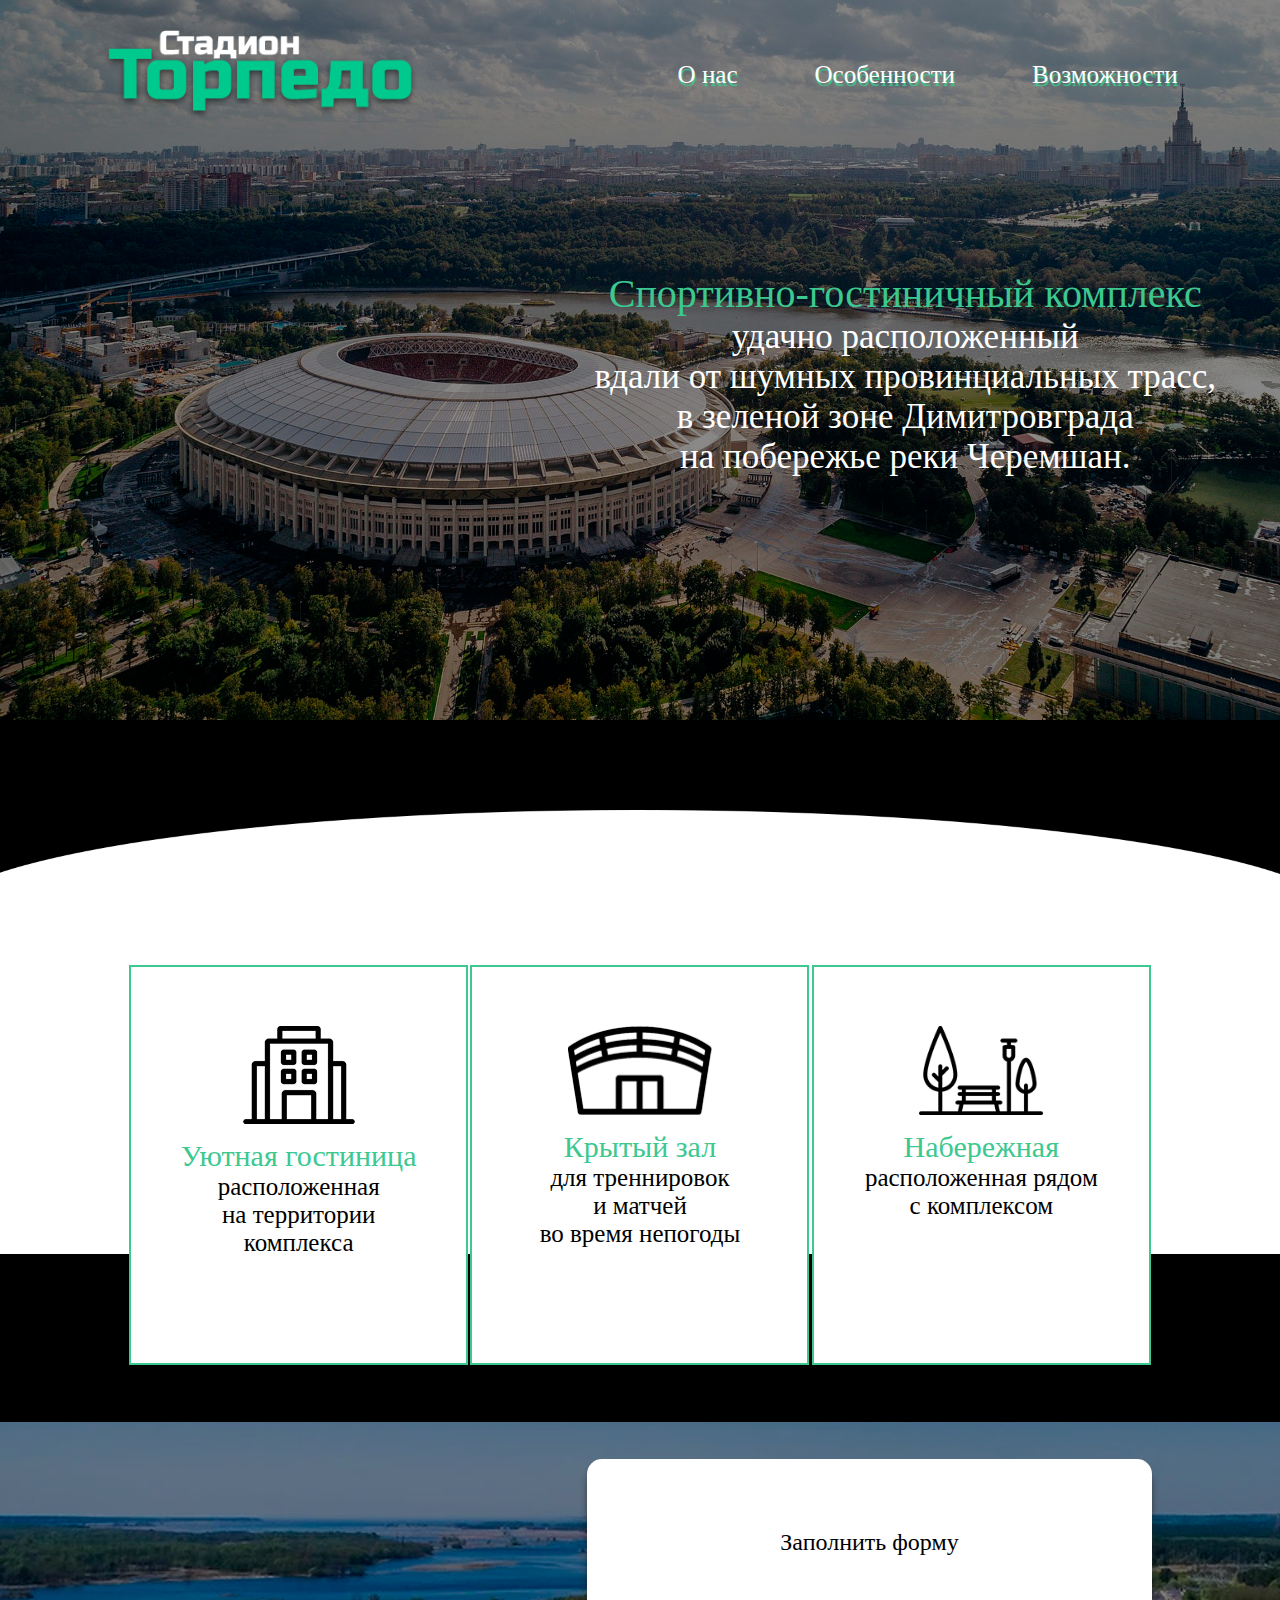
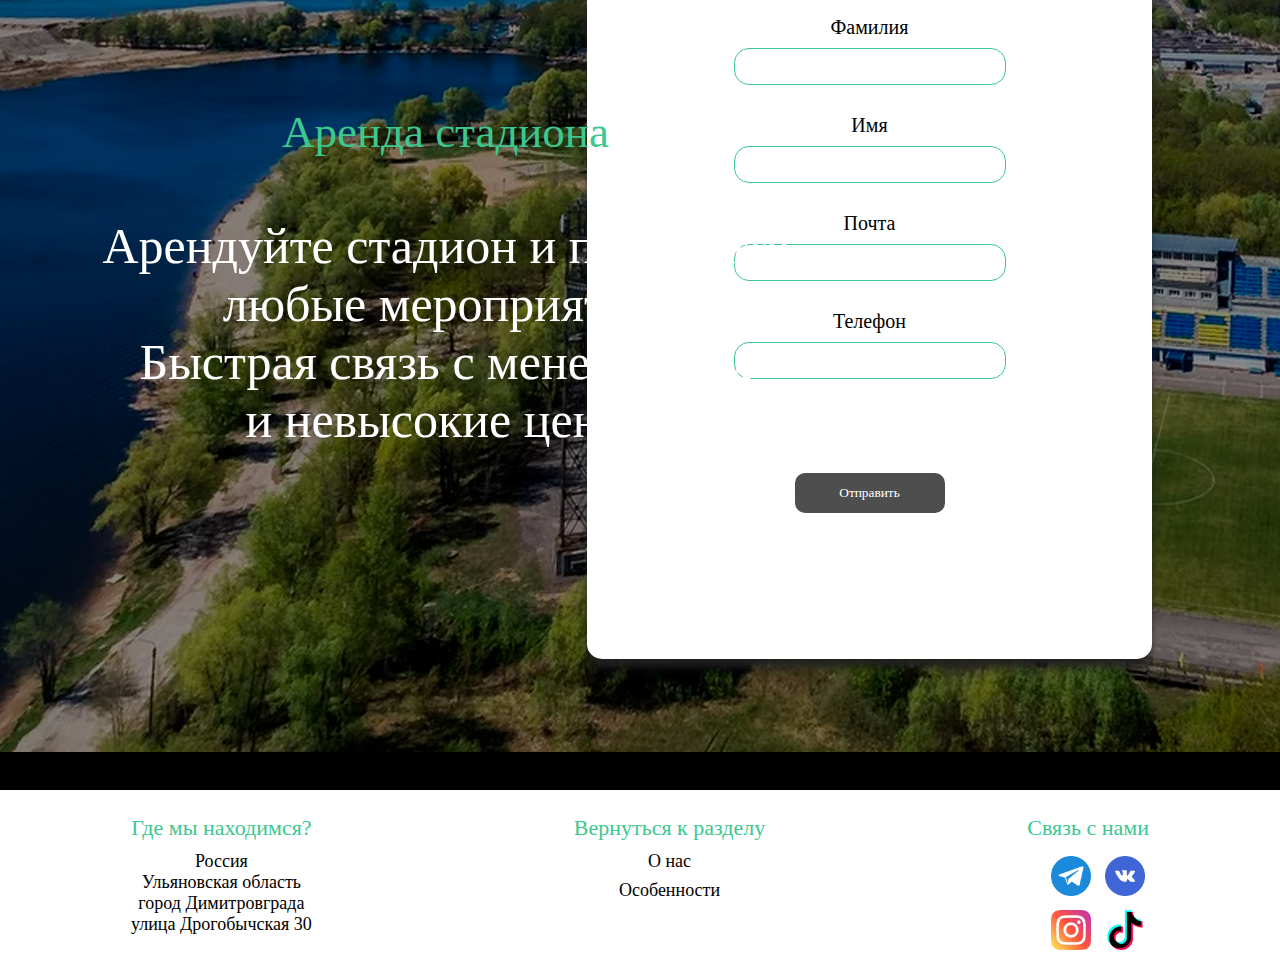
==== index.html @ 3b6df803 "im done" ====
<!DOCTYPE html>
<html lang="en">
<head>
  <meta charset="UTF-8">
  <meta http-equiv="X-UA-Compatible" content="IE=edge">
  <meta name="viewport" content="width=device-width, initial-scale=1.0">
  <title>Torpedo</title>
  <script src="./js/smoothScroll.js" type="text/javascript"></script>
  <link rel="stylesheet" href="main.css">
  <link type="image/x-icon" href="rec/favicon.ico" rel="shortcut icon">
</head>
<body>
<header>
  <img class="logo" src="./img/logo.png">
  <div class="container_w_buttons">
  <button><p><a>О нас</a></p></button>
  <button><p><a href="#fithers">Особенности</a></p></button>
  <button><p><a href="#Rent">Возможности</a></p></button>
</div>
</header>
<main id="about">
  <p class="text" align="center"><span style="color: #3cc88f; font-size: 40px;">Спортивно-гостиничный комплекс</span><br> 
    удачно расположенный<br>
    вдали от шумных провинциальных трасс,<br>
   в зеленой зоне Димитровграда <br>
   на побережье реки Черемшан.</p>
  <img class="FirstPhoto" src="./img/FirstPhoto.png" alt="">
  <img class="fitchers_back" src="./img/fitchersBack.png" id="fithers">
  <div class="fithers">
    <div><img class="HotelIcon" src="./img/HotelIcon.png" alt="">
    <p align="center">
      <span style="color: #3cc88f; font-size: 30px;">Уютная гостиница</span><br>расположенная<br>на территории<br>комплекса
    </p>
  </div>
    <div><img class="StadionIcon" src="./img/StadionIcon.png" alt="">
    <p  align="center">
      <span style="color: #3cc88f; font-size: 30px;">Крытый зал</span><br>для треннировок<br>и матчей<br>во время непогоды
    </p>
  </div>
    <div><img class="parkIcon" src="./img/parkIcon.png" alt="">
    <p align="center">
      <span style="color: #3cc88f; font-size: 30px;">Набережная</span><br>расположенная рядом<br>с комплексом
    </p>
  </div>
  </div>
  <div class="Rent" id="Rent">
    <p class="RentDiscription" align="center"><span style="color: #3cc88f; font-size:45px;">Аренда стадиона</span><br><br>Арендуйте стадион и проводите<br>любые мероприятия.<br>Быстрая связь с менеджером<br>и невысокие цены.</p>
    <div class="RentForm">
    <p style="font-size: 24px; margin-bottom: 30px; margin-top: 70px;">Заполнить форму</p>
    <p>Фамилия</p>
    <div class="input_div">
    <input type="text">
    </div>
    <p>Имя</p>
    <div class="input_div"><input type="text"></div>
    <p>Почта</p>
    <div class="input_div"><input type="text"></div>
    <p>Телефон</p>
    <div class="input_div"><input type="number"></div>
    <div class="button_div">
    <button type="submit">Отправить</button>
    </div>
    </div>
  </div>
</main>
<footer>
<div align="center">
<p class="heading">Где мы находимся?</p>
<p>Россия<br> Ульяновская область<br> город Димитровграда<br> улица Дрогобычская 30</p>
</div>
<div align="center">
  <p class="heading">Вернуться к разделу</p>
  <p><a class="links" href="#about">О нас</a></p>
  <p><a class="links" href="#fithers">Особенности</a></p>
</div>
<div>
  <p class="heading">Связь с нами</p>
  <div class="icnos"><img src="./img/Telegram.png" alt="">
  <a href="https://vk.com/stadion_torpedo"><img src="./img/Vk.png" alt=""></a>
  <img src="./img/Instagram.png" alt="">
  <img src="./img/TikTok.png" alt="">
</div>
</div>
</footer>
</body>
</html>
---- main.css ----
*{
  margin: 0;
  padding: 0;
  font-family: "Russo One"; 
  text-decoration: none;
}

body{
  background-color: rgb(0, 0, 0);  
}

:active, :hover, :focus {
  outline: 0;
  outline-offset: 0;
}

/* Chrome, Safari, Edge, Opera */
input::-webkit-outer-spin-button,
input::-webkit-inner-spin-button {
  -webkit-appearance: none;
  margin: 0;
}

header{
  display: flex;
  justify-content: space-between;
  width: 100%;
  height: 120px;
  position: absolute;
}

header button{
  border: none;
  color: #fff;
  background-color: initial;
  font-size: 25px;
  margin-top: 30px;
  position: relative;
  z-index: 2;
  text-shadow: 1px 3px 1px #3cc88f;
}

header button a:visited{
  color: #fff;

}

header button a:link{
  color: #fff;
}

header button a:hover{
  font-size: 29px;
  color: #3cc88f;
  text-shadow: 0px 1px 1px #fff;  
  transition: 0.3s;
}

footer{
  display: flex;
  justify-content: space-around;
  z-index: 4;
  background-color: #fff;
  width: 100%;
  height: 185px;
  position: relative;
  top: 2390px;
}

footer p{
  font-size: 18px;
  margin-top: 8px;
}

.heading {
  margin-top: 25px;
  font-size: 22px;
  color: #3cc88f;
  margin-bottom: 10px;
}

.FirstPhoto{
  position: absolute;
  width: 100%;
}

.logo{
  position: relative;
  z-index: 1;
  margin-top: 30px;
  left: 8%;
}

.container_w_buttons{
  right: 8%;
  position: relative;
  width: 500px;
  height: 120px;
  display: flex;
  justify-content: space-between;
  align-items: center;
}


.text{
 font-size: 35px;
  color: #fff;
  position: absolute;
  right: 5%;
  top: 30%;
  z-index: 1;
}

.fitchers_back{
  z-index: 1;
  width: 100%;
  position: absolute;
  top: 90%;
}

.fithers{
  top: 98%;
  position: absolute;
  display: flex;
  justify-content: space-around;
  align-items: center;
  width: 80%;
  left: 10%;
  height: 565px;
  z-index: 2;
}

.fithers div{
  width: 335px;
  height: 396px;
  background-color: #fff;
  border: 2px solid #3cc88f;
}


.HotelIcon {
  position: relative;
  left: calc(50% - 56px);
  top: 15%;
}

.StadionIcon{
  width: 144px;
  position: relative;
  left: calc(50% - 72px);
  top: 15%; 
}

.parkIcon{
  width: 124px;
  position: relative;
  left: calc(50% - 62px);
  top: 15%; 
}

.fithers div p{
  font-size: 25px;
  margin-top: 70px;
}

.Rent{
  background-image: url(./img/rentBack.png);
  width: 100%;
  height: 930px;
  z-index: 1;
  position: absolute; 
  top: 158%;
}

.RentDiscription{
  font-size: 50px;
  color: #fff;
  top: 30%;
  left: 8%;
  position: absolute;
  z-index: 3;
}

.RentForm{
  display: flex;
  flex-direction: column;
  /* justify-content: center; */
  align-items: center;
  border-radius: 15px;
  background-color: #fff;
  position: absolute;
  width: 565px;
  height: 800px;
  right: 10%;
  top: 4%;
  box-shadow: 0px 10px 8px -2px rgb(32, 32, 32);
}

.RentForm p{
font-size: 20px;
margin-top: 30px;
color: #000000;
}
 
input{
margin-top: 10px;
border: 1px solid #3cc88f;
border-radius: 15px;
height: 35px;
width: 250px;
padding-left: 20px;
transition: 0.2s;
}

input:focus{
  height: 45px;
  width: 260px;
  
  border-radius: 25px;
}

.RentForm button{
  background-color: #4e4e4e;
  border-radius: 10px;
  border: none;
  width: 150px;
  height: 40px;
  color: #fff;
  transition: 0.2s;
}

.RentForm button:hover{
  background-color: #3cc88f;
  width: 160px;
  height: 50px;
}

.input_div{
  display: flex;
  flex-direction: row;
  align-items: center;
  align-content: center;
  width: auto;
  height: 45px;
}

.button_div{
  margin-top: 90px;
  display: flex;
  flex-direction: row;
  align-items: center;
  align-content: center;
  width: auto;
  height: 50px;
}

.links{
  color: black;
}

.icnos{
  position: relative;
  left: 15%;
  width: 120px;
  height: 50px;
}

.icnos img{
  width: 40px;
  margin: 5px;
}
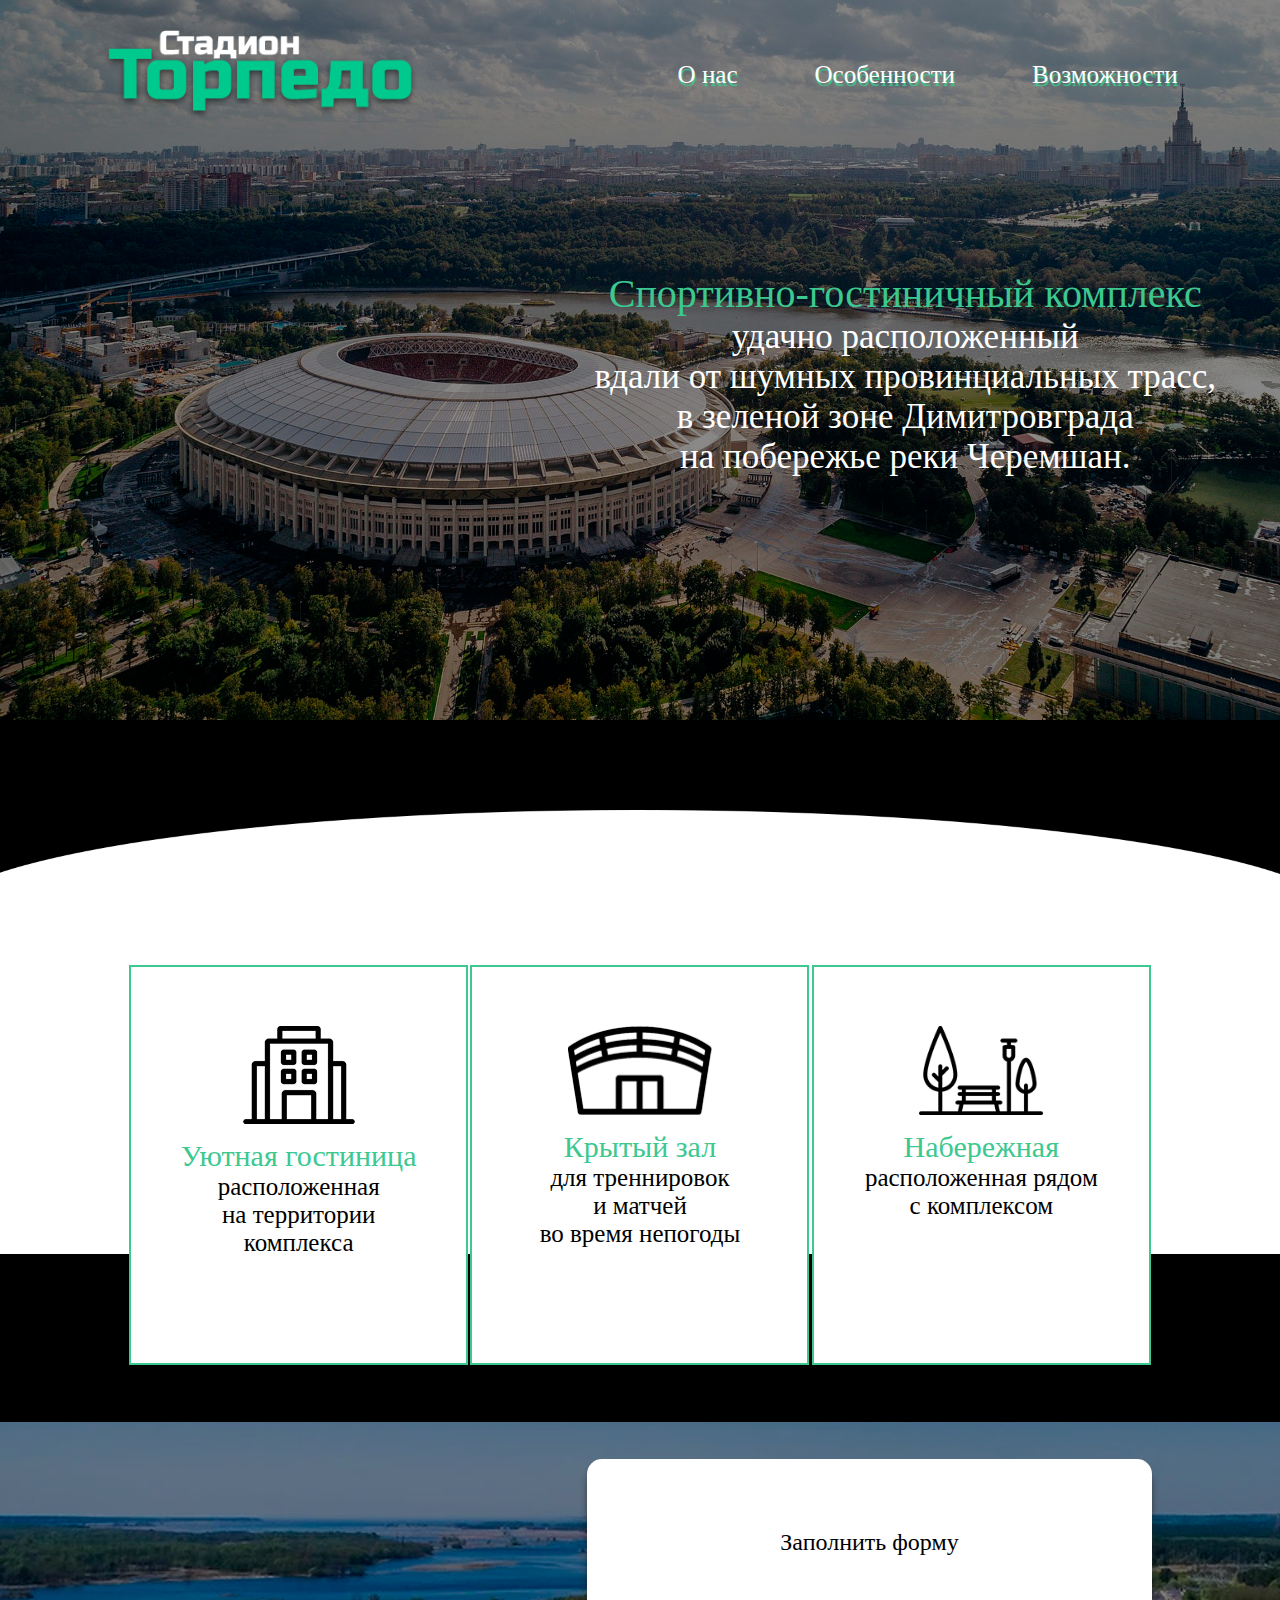
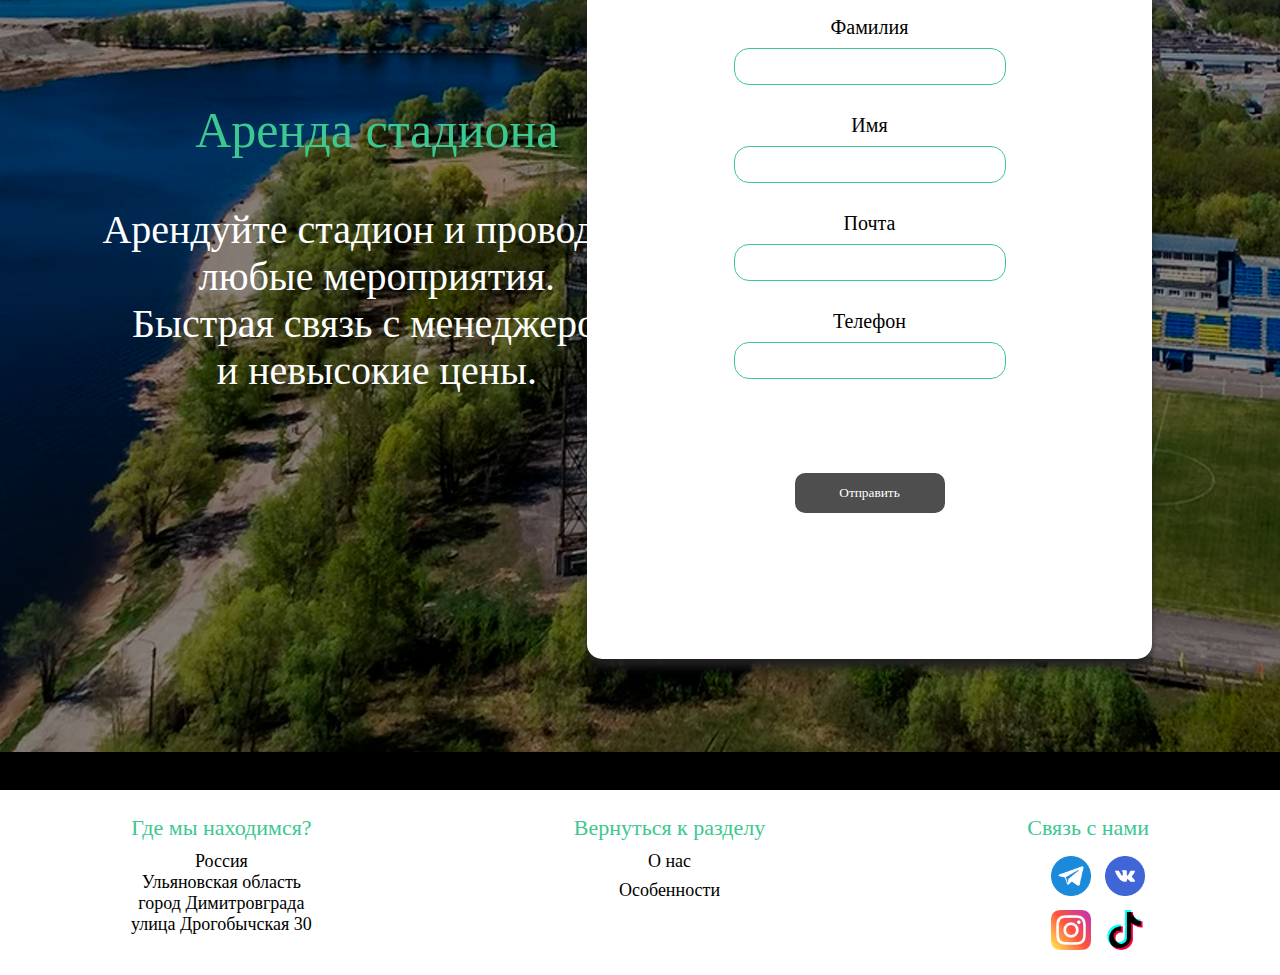
==== commit 442a8c13: "fixes" ====
--- a/index.html
+++ b/index.html
@@ -7,13 +7,13 @@
   <title>Torpedo</title>
   <script src="./js/smoothScroll.js" type="text/javascript"></script>
   <link rel="stylesheet" href="main.css">
-  <link type="image/x-icon" href="rec/favicon.ico" rel="shortcut icon">
+  <link type="image/x-icon" href="./img/favicon.png" rel="shortcut icon">
 </head>
 <body>
 <header>
   <img class="logo" src="./img/logo.png">
   <div class="container_w_buttons">
-  <button><p><a>О нас</a></p></button>
+  <button><p><a href="#">О нас</a></p></button>
   <button><p><a href="#fithers">Особенности</a></p></button>
   <button><p><a href="#Rent">Возможности</a></p></button>
 </div>
@@ -44,7 +44,7 @@
   </div>
   </div>
   <div class="Rent" id="Rent">
-    <p class="RentDiscription" align="center"><span style="color: #3cc88f; font-size:45px;">Аренда стадиона</span><br><br>Арендуйте стадион и проводите<br>любые мероприятия.<br>Быстрая связь с менеджером<br>и невысокие цены.</p>
+    <p class="RentDiscription" align="center"><span style="color: #3cc88f; font-size:50px;">Аренда стадиона</span><br><br>Арендуйте стадион и проводите<br>любые мероприятия.<br>Быстрая связь с менеджером<br>и невысокие цены.</p>
     <div class="RentForm">
     <p style="font-size: 24px; margin-bottom: 30px; margin-top: 70px;">Заполнить форму</p>
     <p>Фамилия</p>
@@ -75,10 +75,11 @@
 </div>
 <div>
   <p class="heading">Связь с нами</p>
-  <div class="icnos"><img src="./img/Telegram.png" alt="">
+  <div class="icnos">
+  <a href="#"><img src="./img/Telegram.png" alt=""></a>
   <a href="https://vk.com/stadion_torpedo"><img src="./img/Vk.png" alt=""></a>
-  <img src="./img/Instagram.png" alt="">
-  <img src="./img/TikTok.png" alt="">
+  <a href="#"><img src="./img/Instagram.png" alt=""></a>
+  <a href="#"><img src="./img/TikTok.png" alt=""></a>
 </div>
 </div>
 </footer>
--- a/main.css
+++ b/main.css
@@ -38,6 +38,7 @@
   position: relative;
   z-index: 2;
   text-shadow: 1px 3px 1px #3cc88f;
+  cursor: pointer;
 }
 
 header button a:visited{
@@ -173,7 +174,7 @@
 }
 
 .RentDiscription{
-  font-size: 50px;
+  font-size: 40px;
   color: #fff;
   top: 30%;
   left: 8%;
@@ -220,6 +221,7 @@
 }
 
 .RentForm button{
+  cursor: pointer;
   background-color: #4e4e4e;
   border-radius: 10px;
   border: none;
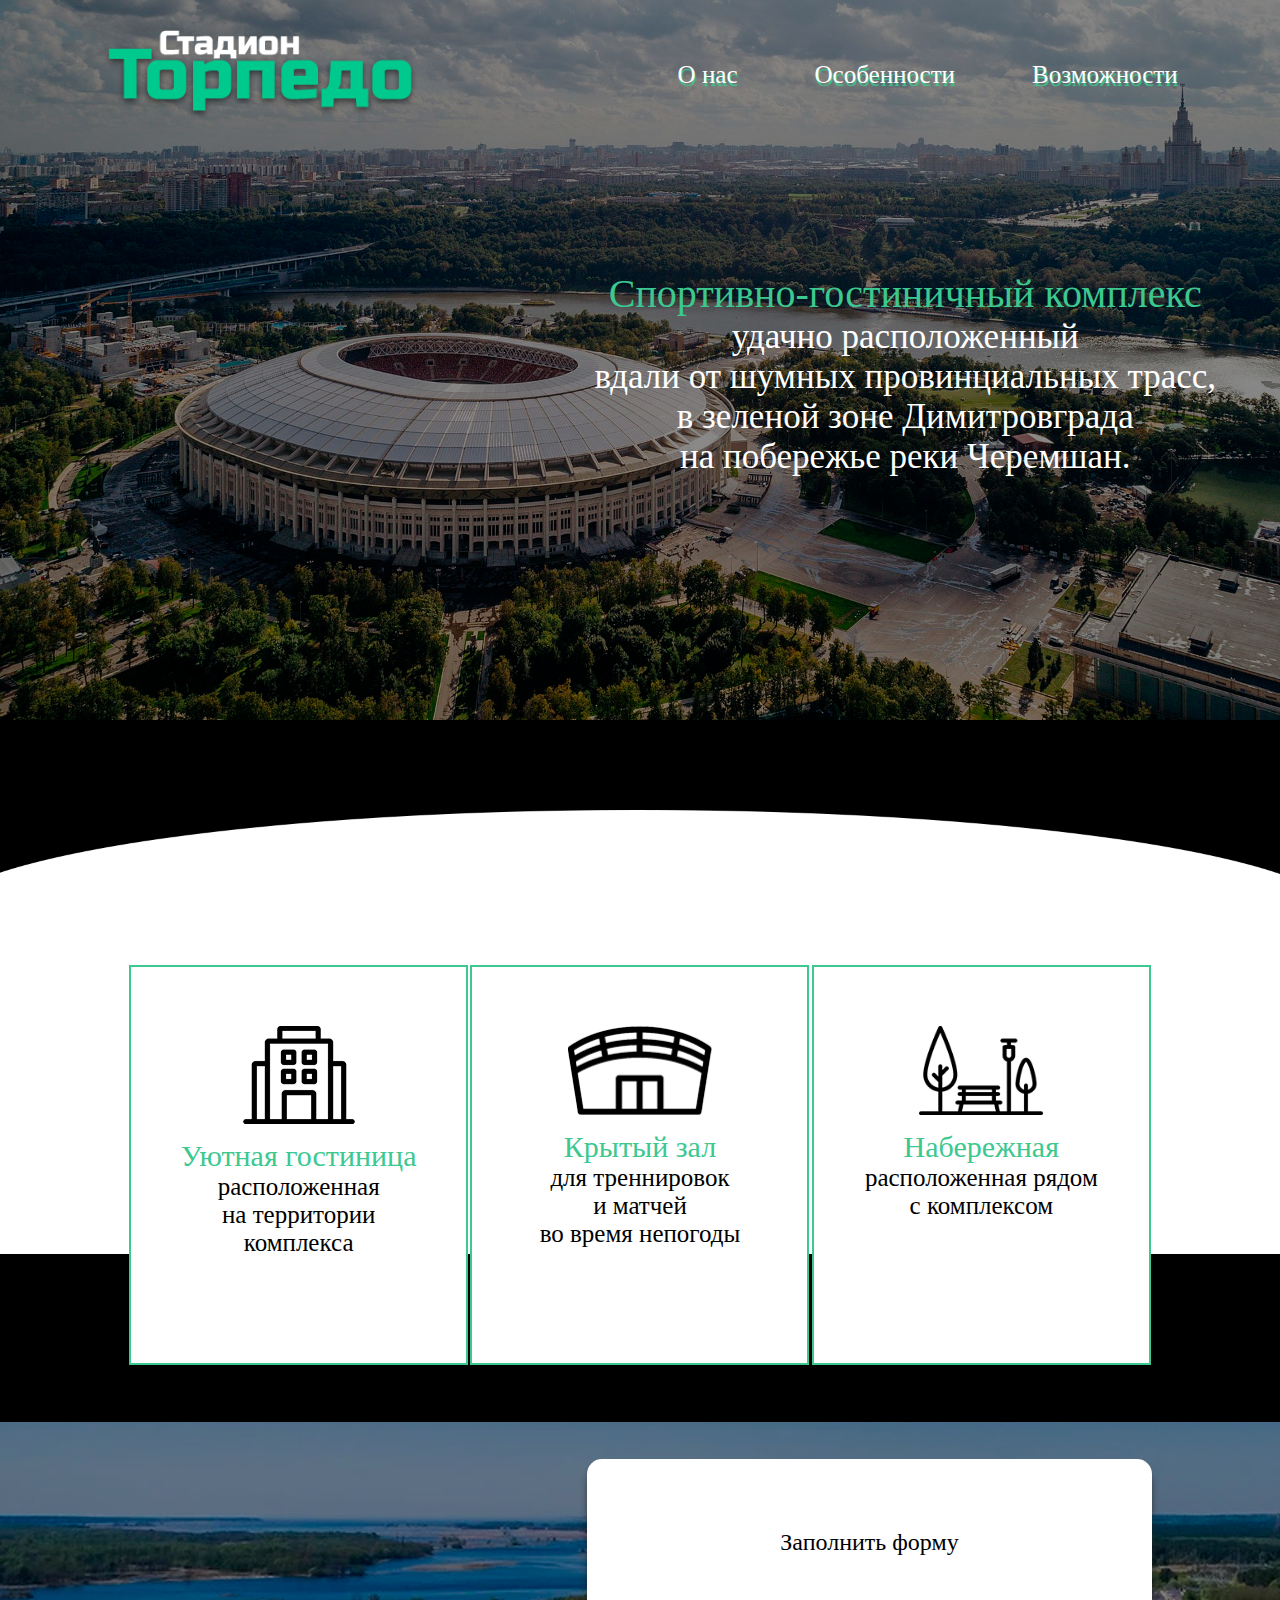
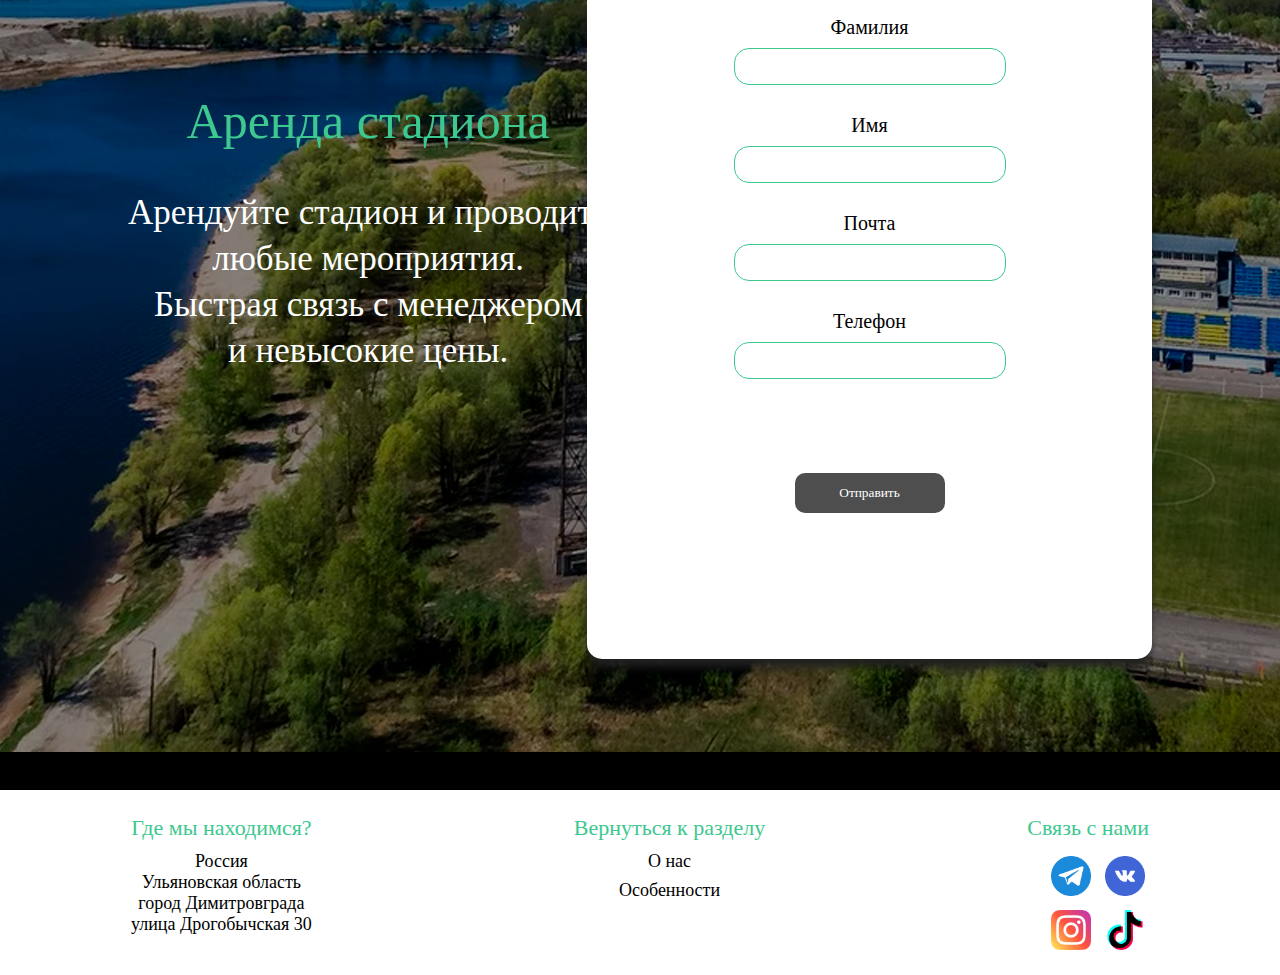
==== commit 143de899: "another fixes" ====
--- a/index.html
+++ b/index.html
@@ -44,7 +44,7 @@
   </div>
   </div>
   <div class="Rent" id="Rent">
-    <p class="RentDiscription" align="center"><span style="color: #3cc88f; font-size:50px;">Аренда стадиона</span><br><br>Арендуйте стадион и проводите<br>любые мероприятия.<br>Быстрая связь с менеджером<br>и невысокие цены.</p>
+    <p class="RentDiscription" align="center"><span style="color: #3cc88f; font-size:50px;">Аренда стадиона</span><br><br><span style="font-size: 35px;">Арендуйте стадион и проводите<br>любые мероприятия.<br>Быстрая связь с менеджером<br>и невысокие цены.</span></p>
     <div class="RentForm">
     <p style="font-size: 24px; margin-bottom: 30px; margin-top: 70px;">Заполнить форму</p>
     <p>Фамилия</p>
--- a/main.css
+++ b/main.css
@@ -174,10 +174,10 @@
 }
 
 .RentDiscription{
-  font-size: 40px;
+  line-height: 40px;
   color: #fff;
   top: 30%;
-  left: 8%;
+  left: 10%;
   position: absolute;
   z-index: 3;
 }
